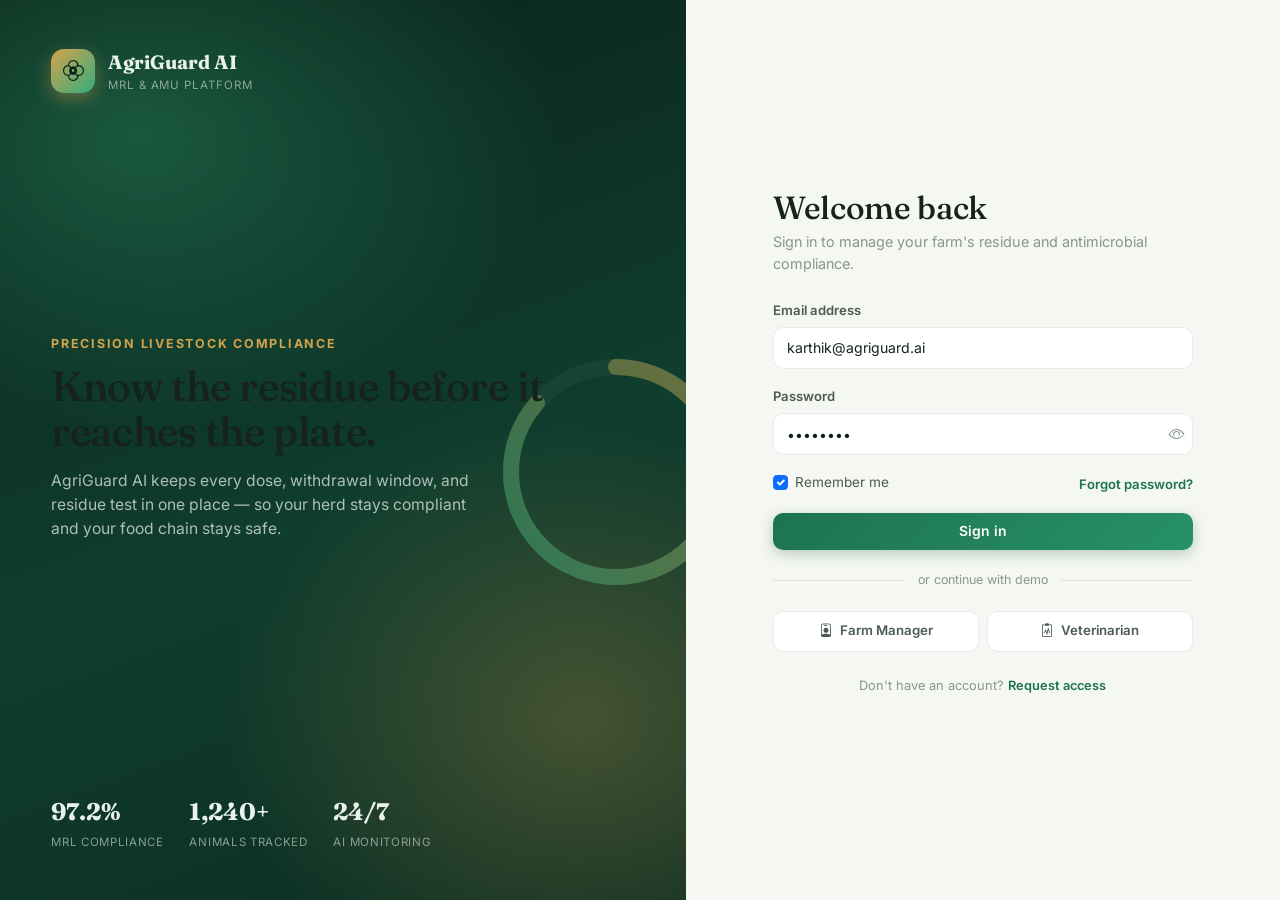
==== index.html @ 1ee00f73 "Initial commit" ====
<!DOCTYPE html>
<html lang="en">
<head>
<meta charset="UTF-8">
<meta name="viewport" content="width=device-width, initial-scale=1.0">
<title>AgriGuard AI — Sign in</title>
<link rel="preconnect" href="https://fonts.googleapis.com">
<link href="https://fonts.googleapis.com/css2?family=Fraunces:opsz,wght@9..144,500;9..144,600;9..144,700&family=Inter:wght@400;500;600;700;800&family=IBM+Plex+Mono:wght@500&display=swap" rel="stylesheet">
<link href="https://cdn.jsdelivr.net/npm/bootstrap@5.3.3/dist/css/bootstrap.min.css" rel="stylesheet">
<link rel="stylesheet" href="https://cdn.jsdelivr.net/npm/bootstrap-icons@1.11.3/font/bootstrap-icons.css">
<link rel="stylesheet" href="css/theme.css">
<style>
  body{ overflow-x:hidden; }
  .login-shell{
    min-height:100vh; display:flex;
  }
  .login-visual{
    flex:1.1;
    position:relative;
    background:
      radial-gradient(700px 500px at 20% 15%, rgba(53,172,125,0.35), transparent 60%),
      radial-gradient(600px 500px at 85% 80%, rgba(212,162,76,0.28), transparent 60%),
      linear-gradient(160deg, var(--green-950), var(--green-900) 55%, #0C2E22 100%);
    display:flex; flex-direction:column; justify-content:space-between;
    padding: 3rem 3.2rem;
    color:#EAF2EC;
    overflow:hidden;
  }
  .login-visual .brand{ display:flex; align-items:center; gap:.8rem; position:relative; z-index:2; }
  .login-visual .brand .mark{
    width:44px;height:44px;border-radius:13px;
    background: linear-gradient(135deg, var(--amber-500), var(--green-500));
    display:flex;align-items:center;justify-content:center; box-shadow:0 6px 18px rgba(212,162,76,0.4);
  }
  .login-visual .brand .mark i{ color:var(--green-950); font-size:1.3rem; }
  .login-visual .headline{ position:relative; z-index:2; max-width:520px; }
  .login-visual .headline .eyebrow{ font-size:.78rem; letter-spacing:.14em; text-transform:uppercase; color: var(--amber-500); font-weight:700; }
  .login-visual .headline h1{ font-family:var(--font-display); font-size:2.6rem; line-height:1.08; margin:.6rem 0 1rem; }
  .login-visual .headline p{ color: rgba(234,242,236,0.72); font-size:.98rem; max-width:440px; }
  .stat-row{ display:flex; gap:1.6rem; position:relative; z-index:2; flex-wrap:wrap; }
  .stat-row .stat strong{ display:block; font-family:var(--font-display); font-size:1.5rem; }
  .stat-row .stat span{ font-size:.72rem; color: rgba(234,242,236,0.55); text-transform:uppercase; letter-spacing:.06em; }

  .gauge-decor{ position:absolute; right:-60px; top:38%; opacity:.5; }

  .login-form-side{
    flex:1; display:flex; align-items:center; justify-content:center; padding: 2rem;
    background: var(--bg);
  }
  .login-card{ width:100%; max-width:420px; }
  .login-card .form-check-label{ font-size:.85rem; color: var(--text-secondary); }
  .divider-text{ display:flex; align-items:center; gap:.8rem; color: var(--text-muted); font-size:.78rem; margin: 1.3rem 0; }
  .divider-text::before, .divider-text::after{ content:''; flex:1; height:1px; background: var(--surface-border); }
  .demo-btn{
    display:flex; align-items:center; justify-content:center; gap:.5rem;
    border:1.5px solid var(--surface-border); border-radius: var(--radius-sm);
    padding:.6rem; font-size:.83rem; font-weight:600; color: var(--text-secondary);
    background: var(--surface-solid); cursor:pointer; transition: all var(--transition-fast);
  }
  .demo-btn:hover{ border-color: var(--green-500); color: var(--green-700); }
  @media (max-width: 991px){ .login-visual{ display:none; } }
</style>
</head>
<body>

<div class="login-shell">
  <div class="login-visual">
    <div class="brand">
      <div class="mark"><i class="bi bi-flower2"></i></div>
      <div>
        <strong style="font-family:var(--font-display); font-size:1.2rem;">AgriGuard AI</strong>
        <div style="font-size:.72rem; color:rgba(234,242,236,0.55); letter-spacing:.08em; text-transform:uppercase;">MRL &amp; AMU Platform</div>
      </div>
    </div>

    <div class="headline">
      <span class="eyebrow">Precision livestock compliance</span>
      <h1>Know the residue before it reaches the plate.</h1>
      <p>AgriGuard AI keeps every dose, withdrawal window, and residue test in one place — so your herd stays compliant and your food chain stays safe.</p>
    </div>

    <div class="gauge-decor d-none d-xl-block">
      <svg width="260" height="260" viewBox="0 0 260 260">
        <circle cx="130" cy="130" r="105" fill="none" stroke="rgba(255,255,255,0.08)" stroke-width="16"/>
        <circle cx="130" cy="130" r="105" fill="none" stroke="url(#gaugeGrad)" stroke-width="16" stroke-linecap="round" stroke-dasharray="660" stroke-dashoffset="90" transform="rotate(-90 130 130)"/>
        <defs>
          <linearGradient id="gaugeGrad" x1="0" y1="0" x2="1" y2="1">
            <stop offset="0%" stop-color="#35AC7D"/>
            <stop offset="100%" stop-color="#D4A24C"/>
          </linearGradient>
        </defs>
      </svg>
    </div>

    <div class="stat-row">
      <div class="stat"><strong>97.2%</strong><span>MRL Compliance</span></div>
      <div class="stat"><strong>1,240+</strong><span>Animals Tracked</span></div>
      <div class="stat"><strong>24/7</strong><span>AI Monitoring</span></div>
    </div>
  </div>

  <div class="login-form-side">
    <div class="login-card animate-in">
      <div class="mb-4 d-lg-none text-center">
        <div class="mx-auto mb-2" style="width:46px;height:46px;border-radius:13px;background:linear-gradient(135deg,var(--amber-500),var(--green-500));display:flex;align-items:center;justify-content:center;">
          <i class="bi bi-flower2" style="color:var(--green-950); font-size:1.3rem;"></i>
        </div>
        <strong style="font-family:var(--font-display); font-size:1.2rem;">AgriGuard AI</strong>
      </div>

      <h2 class="mb-1">Welcome back</h2>
      <p class="text-muted-custom mb-4" style="font-size:.9rem;">Sign in to manage your farm's residue and antimicrobial compliance.</p>

      <form id="loginForm">
        <div class="mb-3">
          <label class="form-label">Email address</label>
          <input type="email" class="form-control" id="loginEmail" placeholder="you@farmdomain.com" value="karthik@agriguard.ai" required>
        </div>
        <div class="mb-3">
          <label class="form-label">Password</label>
          <div class="position-relative">
            <input type="password" class="form-control" id="loginPassword" placeholder="••••••••••" value="demo1234" required>
            <button type="button" class="btn position-absolute top-50 end-0 translate-middle-y me-1 p-1 text-muted-custom" style="border:none;background:none;" id="togglePw"><i class="bi bi-eye"></i></button>
          </div>
        </div>
        <div class="d-flex justify-content-between align-items-center mb-3">
          <div class="form-check">
            <input class="form-check-input" type="checkbox" id="rememberMe" checked>
            <label class="form-check-label" for="rememberMe">Remember me</label>
          </div>
          <a href="#" class="small" style="color:var(--green-700); font-weight:600;">Forgot password?</a>
        </div>
        <button type="submit" class="btn btn-brand w-100 py-2" id="loginSubmitBtn">
          <span id="loginBtnText">Sign in</span>
        </button>
      </form>

      <div class="divider-text">or continue with demo</div>

      <div class="row g-2">
        <div class="col-6"><button class="demo-btn w-100" onclick="location.href='dashboard.html'"><i class="bi bi-person-badge"></i> Farm Manager</button></div>
        <div class="col-6"><button class="demo-btn w-100" onclick="location.href='dashboard.html'"><i class="bi bi-clipboard2-pulse"></i> Veterinarian</button></div>
      </div>

      <p class="text-center text-muted-custom mt-4" style="font-size:.8rem;">Don't have an account? <a href="#" style="color:var(--green-700); font-weight:600;">Request access</a></p>
    </div>
  </div>
</div>

<script src="https://cdn.jsdelivr.net/npm/bootstrap@5.3.3/dist/js/bootstrap.bundle.min.js"></script>
<script>
  document.documentElement.setAttribute('data-theme', localStorage.getItem('ag-theme') || 'light');

  document.getElementById('togglePw').addEventListener('click', function(){
    const pw = document.getElementById('loginPassword');
    const icon = this.querySelector('i');
    if(pw.type === 'password'){ pw.type = 'text'; icon.className = 'bi bi-eye-slash'; }
    else{ pw.type = 'password'; icon.className = 'bi bi-eye'; }
  });

  document.getElementById('loginForm').addEventListener('submit', function(e){
    e.preventDefault();
    const btn = document.getElementById('loginSubmitBtn');
    const txt = document.getElementById('loginBtnText');
    txt.innerHTML = '<span class="spinner-border spinner-border-sm me-2"></span>Signing in…';
    btn.disabled = true;
    setTimeout(() => {
      sessionStorage.setItem('ag-authed', 'true');
      window.location.href = 'dashboard.html';
    }, 900);
  });
</script>
</body>
</html>
---- css/theme.css ----
/* ==========================================================================
   AgriGuard AI — Design System
   Palette: pasture green / clinical blue / amber wheat
   ========================================================================== */

:root{
  /* Light theme (default) */
  --bg: #F5F7F2;
  --bg-elevated: #FFFFFF;
  --surface: rgba(255,255,255,0.62);
  --surface-solid: #FFFFFF;
  --surface-border: rgba(15,61,46,0.10);
  --text-primary: #16231C;
  --text-secondary: #4B5B52;
  --text-muted: #8A968D;

  --green-950: #0A2318;
  --green-900: #0F3D2E;
  --green-800: #155A41;
  --green-700: #1D7350;
  --green-600: #279166;
  --green-500: #35AC7D;
  --green-100: #DCEEE3;

  --blue-700: #1E4E8C;
  --blue-600: #2B6CB0;
  --blue-500: #3E8AD1;
  --blue-100: #DCEAF7;

  --amber-700: #A9761F;
  --amber-600: #C7912F;
  --amber-500: #D4A24C;
  --amber-100: #F7ECD6;

  --red-600: #C13F3F;
  --red-100: #F8DEDE;

  --shadow-sm: 0 1px 2px rgba(16,38,28,0.06);
  --shadow-md: 0 6px 20px rgba(16,38,28,0.08);
  --shadow-lg: 0 16px 40px rgba(16,38,28,0.14);
  --shadow-glow-green: 0 0 0 1px rgba(53,172,125,0.18), 0 8px 24px rgba(21,90,65,0.16);

  --radius-sm: 10px;
  --radius-md: 16px;
  --radius-lg: 22px;
  --radius-pill: 999px;

  --font-display: 'Fraunces', 'Georgia', serif;
  --font-body: 'Inter', -apple-system, BlinkMacSystemFont, 'Segoe UI', sans-serif;
  --font-mono: 'IBM Plex Mono', 'SFMono-Regular', monospace;

  --sidebar-w: 264px;
  --sidebar-w-collapsed: 84px;
  --topbar-h: 72px;

  --transition-fast: 160ms cubic-bezier(.4,0,.2,1);
  --transition-med: 280ms cubic-bezier(.4,0,.2,1);
}

[data-theme="dark"]{
  --bg: #0C1712;
  --bg-elevated: #10201A;
  --surface: rgba(20,38,31,0.60);
  --surface-solid: #142621;
  --surface-border: rgba(255,255,255,0.08);
  --text-primary: #EAF2EC;
  --text-secondary: #A9BBB1;
  --text-muted: #6E8579;

  --green-100: #16332590;
  --blue-100: #14283a90;
  --amber-100: #2c230f90;
  --red-100: #33161690;

  --shadow-sm: 0 1px 2px rgba(0,0,0,0.3);
  --shadow-md: 0 6px 20px rgba(0,0,0,0.35);
  --shadow-lg: 0 20px 50px rgba(0,0,0,0.5);
  --shadow-glow-green: 0 0 0 1px rgba(53,172,125,0.25), 0 8px 28px rgba(0,0,0,0.45);
}

*{ box-sizing: border-box; }

html, body{
  height: 100%;
}

body{
  margin:0;
  background:
    radial-gradient(1200px 600px at 85% -10%, rgba(53,172,125,0.08), transparent 60%),
    radial-gradient(900px 500px at -10% 20%, rgba(212,162,76,0.07), transparent 55%),
    var(--bg);
  color: var(--text-primary);
  font-family: var(--font-body);
  font-size: 15px;
  line-height: 1.5;
  transition: background var(--transition-med), color var(--transition-med);
  -webkit-font-smoothing: antialiased;
  min-height: 100vh;
}

h1,h2,h3,h4,.font-display{
  font-family: var(--font-display);
  letter-spacing: -0.01em;
  color: var(--text-primary);
}

a{ color: inherit; text-decoration: none; }
.text-muted-custom{ color: var(--text-muted) !important; }
.text-secondary-custom{ color: var(--text-secondary) !important; }
.mono{ font-family: var(--font-mono); }

::selection{ background: var(--green-500); color: #fff; }

/* Scrollbars */
::-webkit-scrollbar{ width: 8px; height: 8px; }
::-webkit-scrollbar-track{ background: transparent; }
::-webkit-scrollbar-thumb{ background: var(--surface-border); border-radius: 8px; }
::-webkit-scrollbar-thumb:hover{ background: var(--green-600); }

/* ==========================================================================
   Layout shell
   ========================================================================== */

.app-shell{
  display:flex;
  min-height:100vh;
}

/* Sidebar */
.sidebar{
  width: var(--sidebar-w);
  flex-shrink:0;
  background: linear-gradient(185deg, var(--green-950) 0%, var(--green-900) 60%, #0D3527 100%);
  color: #EAF2EC;
  display:flex;
  flex-direction:column;
  position: fixed;
  top:0; left:0; bottom:0;
  z-index: 1030;
  transition: width var(--transition-med), transform var(--transition-med);
  overflow: hidden;
}
.sidebar.collapsed{ width: var(--sidebar-w-collapsed); }

.sidebar-brand{
  display:flex;
  align-items:center;
  gap:.75rem;
  padding: 1.4rem 1.35rem;
  border-bottom: 1px solid rgba(255,255,255,0.08);
  white-space:nowrap;
}
.sidebar-brand .mark{
  width: 38px; height:38px;
  border-radius: 11px;
  background: linear-gradient(135deg, var(--amber-500), var(--green-500));
  display:flex; align-items:center; justify-content:center;
  flex-shrink:0;
  box-shadow: 0 4px 14px rgba(212,162,76,0.35);
}
.sidebar-brand .mark i{ color: var(--green-950); font-size: 1.15rem; }
.sidebar-brand .brand-text{ line-height:1.15; overflow:hidden; }
.sidebar-brand .brand-text strong{ font-family: var(--font-display); font-size:1.08rem; display:block; }
.sidebar-brand .brand-text span{ font-size:.7rem; color: rgba(234,242,236,0.55); letter-spacing:.08em; text-transform:uppercase; }
.sidebar.collapsed .brand-text{ display:none; }

.sidebar-nav{
  flex:1;
  overflow-y:auto;
  padding: 1rem .75rem;
}
.sidebar-section-label{
  font-size:.68rem;
  text-transform:uppercase;
  letter-spacing:.1em;
  color: rgba(234,242,236,0.38);
  padding: 1rem .75rem .35rem;
  white-space:nowrap;
}
.sidebar.collapsed .sidebar-section-label{ opacity:0; height:0; padding:0; overflow:hidden; }

.nav-item{
  display:flex;
  align-items:center;
  gap:.85rem;
  padding: .68rem .8rem;
  border-radius: 12px;
  color: rgba(234,242,236,0.72);
  font-size:.89rem;
  font-weight:500;
  margin-bottom: .2rem;
  cursor:pointer;
  white-space:nowrap;
  position:relative;
  transition: background var(--transition-fast), color var(--transition-fast);
}
.nav-item i{ font-size:1.05rem; width:22px; text-align:center; flex-shrink:0; }
.nav-item:hover{ background: rgba(255,255,255,0.06); color:#fff; }
.nav-item.active{
  background: linear-gradient(90deg, rgba(53,172,125,0.22), rgba(53,172,125,0.05));
  color:#fff;
  box-shadow: inset 3px 0 0 var(--green-500);
}
.nav-item .badge-dot{
  margin-left:auto;
  background: var(--amber-500);
  color:#1c1305;
  font-size:.65rem;
  font-weight:700;
  padding:.12rem .42rem;
  border-radius: var(--radius-pill);
}
.sidebar.collapsed .nav-item span, .sidebar.collapsed .nav-item .badge-dot{ display:none; }
.sidebar.collapsed .nav-item{ justify-content:center; }

.sidebar-foot{
  padding: 1rem .95rem 1.2rem;
  border-top: 1px solid rgba(255,255,255,0.08);
}
.sidebar-user{
  display:flex; align-items:center; gap:.7rem;
  padding:.5rem;
  border-radius: 12px;
  cursor:pointer;
  transition: background var(--transition-fast);
}
.sidebar-user:hover{ background: rgba(255,255,255,0.06); }
.sidebar-user img{ width:36px; height:36px; border-radius:50%; object-fit:cover; border:2px solid rgba(255,255,255,0.15); }
.sidebar-user .u-meta{ line-height:1.2; overflow:hidden; white-space:nowrap; }
.sidebar-user .u-meta strong{ font-size:.83rem; display:block; color:#fff; }
.sidebar-user .u-meta span{ font-size:.72rem; color: rgba(234,242,236,0.5); }
.sidebar.collapsed .u-meta{ display:none; }

/* Main column */
.main-col{
  margin-left: var(--sidebar-w);
  flex:1;
  min-width:0;
  transition: margin-left var(--transition-med);
  display:flex;
  flex-direction:column;
  min-height:100vh;
}
.main-col.sidebar-collapsed{ margin-left: var(--sidebar-w-collapsed); }

.topbar{
  height: var(--topbar-h);
  position: sticky;
  top:0;
  z-index: 1020;
  display:flex;
  align-items:center;
  gap:1rem;
  padding: 0 1.6rem;
  background: color-mix(in srgb, var(--bg) 78%, transparent);
  backdrop-filter: blur(14px) saturate(140%);
  -webkit-backdrop-filter: blur(14px) saturate(140%);
  border-bottom: 1px solid var(--surface-border);
}
.topbar .page-title{ font-size:1.15rem; font-weight:600; margin:0; }
.topbar .page-sub{ font-size:.78rem; color: var(--text-muted); margin-top:-2px; }

.icon-btn{
  width:40px; height:40px;
  border-radius: var(--radius-sm);
  border:1px solid var(--surface-border);
  background: var(--surface-solid);
  color: var(--text-secondary);
  display:flex; align-items:center; justify-content:center;
  cursor:pointer;
  transition: all var(--transition-fast);
  position:relative;
}
.icon-btn:hover{ border-color: var(--green-500); color: var(--green-700); transform: translateY(-1px); box-shadow: var(--shadow-sm); }
.icon-btn .ping{
  position:absolute; top:-3px; right:-3px;
  width:9px; height:9px; border-radius:50%;
  background: var(--red-600);
  border:2px solid var(--bg-elevated);
}

.search-mini{
  display:flex; align-items:center; gap:.55rem;
  background: var(--surface-solid);
  border:1px solid var(--surface-border);
  border-radius: var(--radius-pill);
  padding: .5rem 1rem;
  width: min(340px, 34vw);
  color: var(--text-muted);
  font-size:.85rem;
}
.search-mini input{
  border:none; background:transparent; outline:none; color: var(--text-primary); width:100%; font-size:.85rem;
}

.page-body{
  padding: 1.6rem;
  flex:1;
}

/* ==========================================================================
   Glassmorphism cards
   ========================================================================== */

.glass-card{
  background: var(--surface);
  backdrop-filter: blur(18px) saturate(160%);
  -webkit-backdrop-filter: blur(18px) saturate(160%);
  border: 1px solid var(--surface-border);
  border-radius: var(--radius-lg);
  box-shadow: var(--shadow-md);
  transition: transform var(--transition-med), box-shadow var(--transition-med), border-color var(--transition-med);
}
.glass-card.hoverable:hover{
  transform: translateY(-3px);
  box-shadow: var(--shadow-lg);
  border-color: rgba(53,172,125,0.28);
}
.card-solid{
  background: var(--surface-solid);
  border: 1px solid var(--surface-border);
  border-radius: var(--radius-lg);
  box-shadow: var(--shadow-sm);
}

/* KPI cards */
.kpi-card{ padding: 1.3rem 1.4rem; position:relative; overflow:hidden; }
.kpi-card .kpi-icon{
  width:44px; height:44px; border-radius: 13px;
  display:flex; align-items:center; justify-content:center;
  font-size:1.1rem; margin-bottom: .9rem;
}
.kpi-card .kpi-value{ font-family: var(--font-display); font-size:1.9rem; font-weight:600; line-height:1; }
.kpi-card .kpi-label{ color: var(--text-muted); font-size:.8rem; margin-top:.35rem; }
.kpi-trend{ font-size:.76rem; font-weight:600; display:inline-flex; align-items:center; gap:.25rem; margin-top:.6rem; }
.kpi-trend.up{ color: var(--green-600); }
.kpi-trend.down{ color: var(--red-600); }

.icon-tint-green{ background: var(--green-100); color: var(--green-700); }
.icon-tint-blue{ background: var(--blue-100); color: var(--blue-600); }
.icon-tint-amber{ background: var(--amber-100); color: var(--amber-700); }
.icon-tint-red{ background: var(--red-100); color: var(--red-600); }

/* Buttons */
.btn-brand{
  background: linear-gradient(135deg, var(--green-700), var(--green-600));
  color:#fff; border:none; border-radius: var(--radius-sm);
  padding: .58rem 1.15rem; font-weight:600; font-size:.87rem;
  box-shadow: 0 4px 14px rgba(21,90,65,0.28);
  transition: all var(--transition-fast);
}
.btn-brand:hover{ transform: translateY(-1px); box-shadow: 0 8px 20px rgba(21,90,65,0.36); color:#fff; }
.btn-outline-brand{
  background: transparent;
  border: 1.5px solid var(--surface-border);
  color: var(--text-secondary);
  border-radius: var(--radius-sm);
  padding: .55rem 1.1rem; font-weight:600; font-size:.87rem;
  transition: all var(--transition-fast);
}
.btn-outline-brand:hover{ border-color: var(--green-500); color: var(--green-700); }
.btn-amber{
  background: linear-gradient(135deg, var(--amber-600), var(--amber-500));
  color:#1c1305; border:none; border-radius: var(--radius-sm);
  padding: .58rem 1.15rem; font-weight:700; font-size:.87rem;
  box-shadow: 0 4px 14px rgba(212,162,76,0.3);
}
.btn-amber:hover{ color:#1c1305; transform: translateY(-1px); }

.pill{
  display:inline-flex; align-items:center; gap:.35rem;
  padding: .28rem .7rem;
  border-radius: var(--radius-pill);
  font-size:.72rem; font-weight:700;
  letter-spacing:.02em;
}
.pill-green{ background: var(--green-100); color: var(--green-700); }
.pill-amber{ background: var(--amber-100); color: var(--amber-700); }
.pill-red{ background: var(--red-100); color: var(--red-600); }
.pill-blue{ background: var(--blue-100); color: var(--blue-600); }
.pill-dot{ width:6px; height:6px; border-radius:50%; background:currentColor; }

/* Section heading */
.section-head{ display:flex; align-items:center; justify-content:space-between; margin-bottom: 1.1rem; }
.section-head h2{ font-size:1.15rem; margin:0; font-weight:600; }
.section-head .eyebrow{
  font-size:.7rem; text-transform:uppercase; letter-spacing:.12em; color: var(--green-600); font-weight:700; margin-bottom:.2rem; display:block;
}

/* Table */
.table-clean{ width:100%; border-collapse: separate; border-spacing:0; }
.table-clean thead th{
  font-size:.72rem; text-transform:uppercase; letter-spacing:.06em; color: var(--text-muted);
  font-weight:700; padding: .7rem 1rem; border-bottom:1px solid var(--surface-border); text-align:left;
}
.table-clean tbody td{ padding: .85rem 1rem; border-bottom:1px solid var(--surface-border); font-size:.87rem; vertical-align:middle; }
.table-clean tbody tr:last-child td{ border-bottom:none; }
.table-clean tbody tr{ transition: background var(--transition-fast); }
.table-clean tbody tr:hover{ background: rgba(53,172,125,0.05); }

.avatar-chip{ width:34px; height:34px; border-radius:10px; object-fit:cover; }

/* Form controls */
.form-control, .form-select{
  background: var(--surface-solid);
  border: 1.5px solid var(--surface-border);
  color: var(--text-primary);
  border-radius: var(--radius-sm);
  font-size:.88rem;
  padding: .6rem .85rem;
}
.form-control:focus, .form-select:focus{
  background: var(--surface-solid);
  border-color: var(--green-500);
  box-shadow: 0 0 0 3px rgba(53,172,125,0.15);
  color: var(--text-primary);
}
.form-label{ font-size:.82rem; font-weight:600; color: var(--text-secondary); margin-bottom:.4rem; }
::placeholder{ color: var(--text-muted); opacity:.8; }

/* Modal */
.modal-content{
  background: var(--surface-solid);
  border: 1px solid var(--surface-border);
  border-radius: var(--radius-lg);
}
.modal-header, .modal-footer{ border-color: var(--surface-border); }

/* Theme toggle switch */
.theme-toggle{
  display:flex; align-items:center; gap:.5rem;
  background: var(--surface-solid); border:1px solid var(--surface-border);
  border-radius: var(--radius-pill); padding: .3rem; cursor:pointer;
}
.theme-toggle .seg{
  width:32px; height:32px; border-radius:50%; display:flex; align-items:center; justify-content:center;
  color: var(--text-muted); transition: all var(--transition-fast); font-size:.85rem;
}
.theme-toggle .seg.active{ background: linear-gradient(135deg, var(--green-700), var(--green-600)); color:#fff; }

/* Mobile toggler */
.mobile-toggle{ display:none; }

/* Utility gauge ring (signature element) */
.gauge-wrap{ position:relative; display:inline-flex; align-items:center; justify-content:center; }
.gauge-wrap svg{ transform: rotate(-90deg); }
.gauge-label{ position:absolute; text-align:center; }
.gauge-label strong{ display:block; font-family: var(--font-display); font-size:1.3rem; line-height:1; }
.gauge-label span{ font-size:.62rem; color: var(--text-muted); text-transform:uppercase; letter-spacing:.06em; }

/* animations */
@keyframes fadeInUp{ from{opacity:0; transform: translateY(10px);} to{opacity:1; transform:none;} }
.animate-in{ animation: fadeInUp .5s cubic-bezier(.4,0,.2,1) both; }
.delay-1{ animation-delay: .05s; }
.delay-2{ animation-delay: .1s; }
.delay-3{ animation-delay: .15s; }
.delay-4{ animation-delay: .2s; }

@keyframes pulseDot{ 0%,100%{ opacity:1; } 50%{ opacity:.4; } }
.pulse-dot{ animation: pulseDot 1.6s ease-in-out infinite; }

@media (prefers-reduced-motion: reduce){
  *{ animation-duration: 0.001ms !important; animation-iteration-count: 1 !important; transition-duration: 0.001ms !important; }
}

/* Responsive */
@media (max-width: 991px){
  .sidebar{ transform: translateX(-100%); width: var(--sidebar-w); }
  .sidebar.mobile-open{ transform: translateX(0); box-shadow: var(--shadow-lg); }
  .main-col, .main-col.sidebar-collapsed{ margin-left:0; }
  .mobile-toggle{ display:flex; }
  .search-mini{ display:none; }
  .sidebar-backdrop{
    display:none; position:fixed; inset:0; background: rgba(0,0,0,0.4); z-index:1025;
  }
  .sidebar-backdrop.show{ display:block; }
}

@media (max-width: 575px){
  .page-body{ padding: 1rem; }
  .topbar{ padding: 0 1rem; }
}
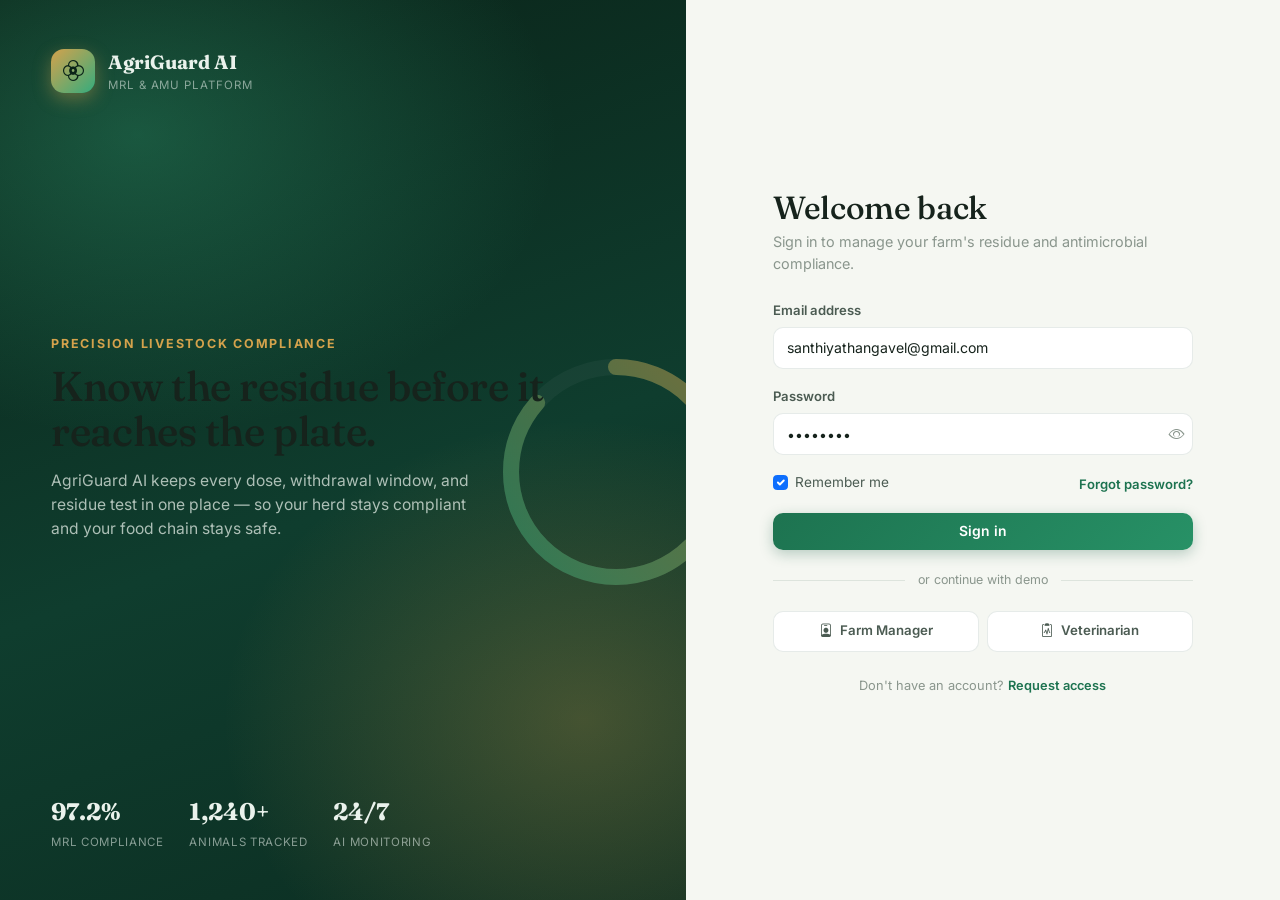
==== commit 267d77b8: "Update index.html" ====
--- a/index.html
+++ b/index.html
@@ -114,7 +114,7 @@
       <form id="loginForm">
         <div class="mb-3">
           <label class="form-label">Email address</label>
-          <input type="email" class="form-control" id="loginEmail" placeholder="you@farmdomain.com" value="karthik@agriguard.ai" required>
+          <input type="email" class="form-control" id="loginEmail" placeholder="you@farmdomain.com" value="santhiyathangavel@gmail.com" required>
         </div>
         <div class="mb-3">
           <label class="form-label">Password</label>
